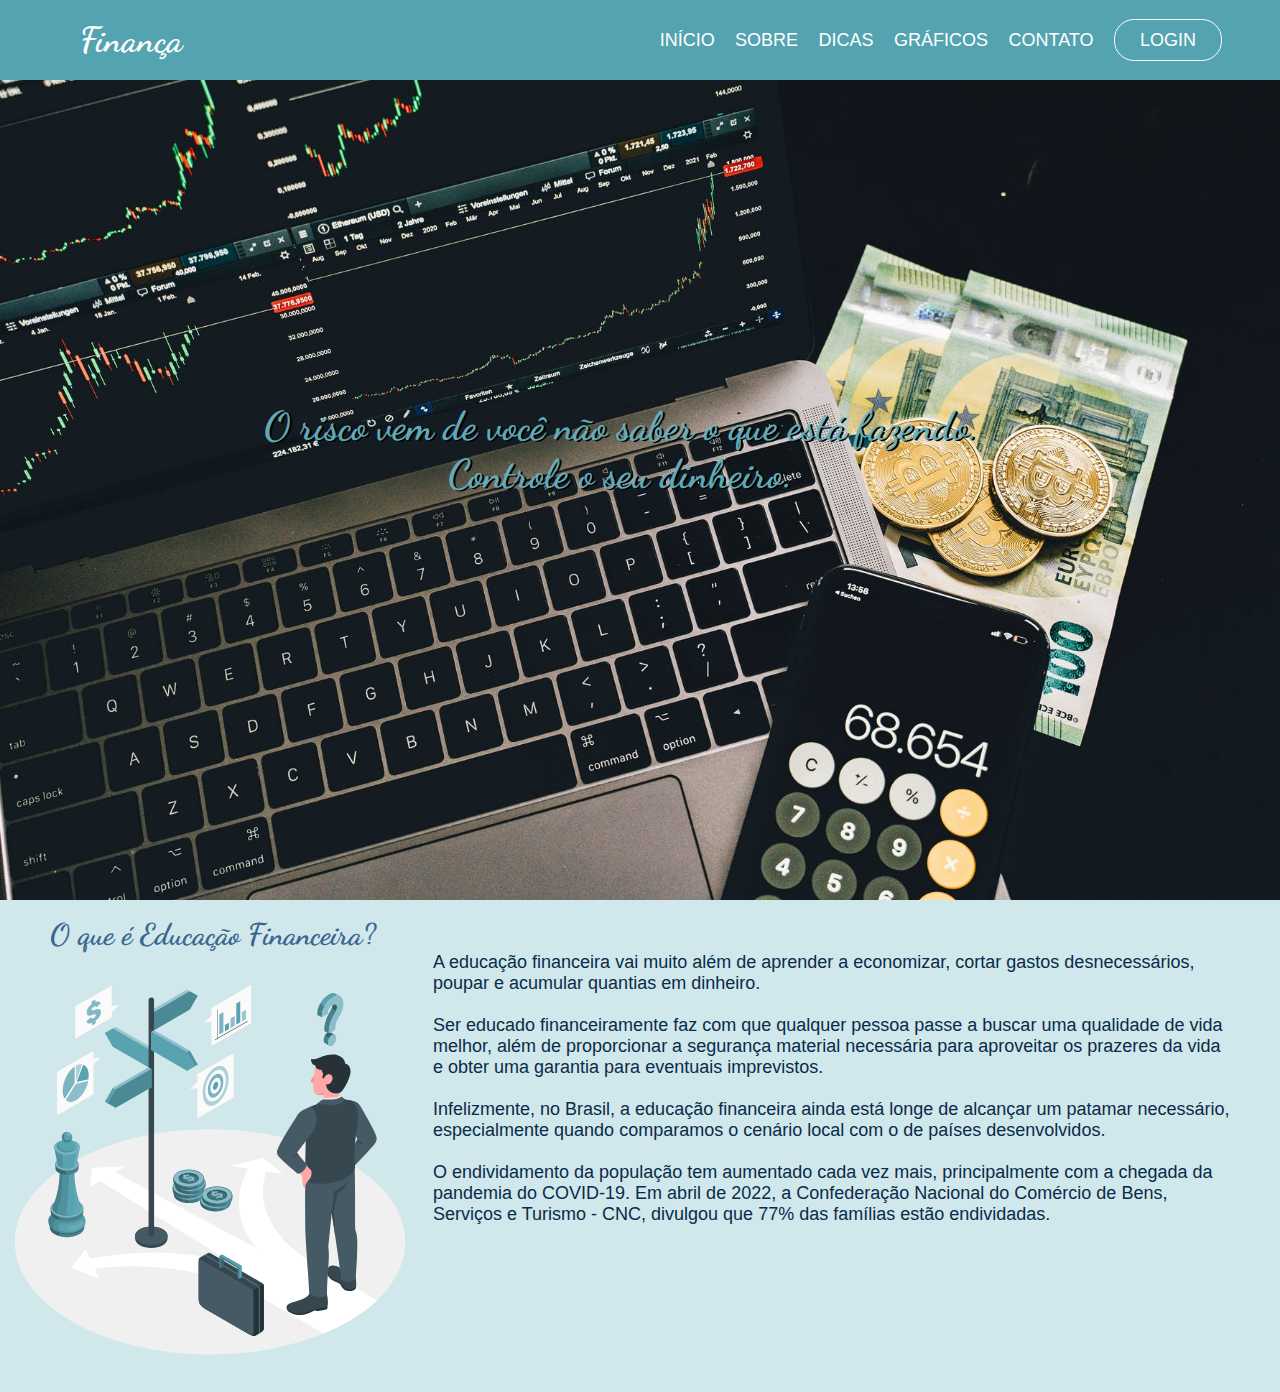
==== finance/index.html @ be66efd2 "Edu Financeira" ====
<!DOCTYPE html>
<html lang="pt-br">
<head>
    <meta charset="UTF-8">
    <meta http-equiv="X-UA-Compatible" content="IE=edge">
    <meta name="viewport" content="width=device-width, initial-scale=1.0">
    <!--Icons-->
    <link rel="stylesheet" href="https://cdnjs.cloudflare.com/ajax/libs/font-awesome/5.15.3/css/all.min.css"/>
    <!--CSS-Nav-->
    <link rel="stylesheet" 
    href="style/nav.css">
    <!--CSS-Home-->
    <link rel="stylesheet" 
    href="style/home.css">
     <!--CSS-Sobre EDU-FINA-->
     <link rel="stylesheet" href="style/eduf.css">
    <title>Educação Financeira</title>
</head>
<body>
    <!--Navbar-->
  <nav>
    <label class="logo">Finança</label>
      <ul>
        <li><a href="#home">Início</a></li>
        <li><a href="#sobre">Sobre</a></li>
        <li><a href="#">Dicas</a></li>
        <li><a href="#">Gráficos</a></li>
        <li><a href="#">Contato</a></li>
        <li><a href="login.html" class="logar">Login</a></li>
      </ul>
      <label id="icon">
        <i class="fa fa-bars"></i>
      </label>
  </nav>
  <!--Home-->
  <section class="background" id="home">
    <div class="home">
      <h1>O risco vem de você não saber o que está fazendo.<br> Controle o seu dinheiro.</h1>
    </div>
  </section>
  <!--O que é educação financeira?-->
  <div class="edu" id="sobre">
    <h2>O que é Educação Financeira?</h2>
    <div class="imgEdu">
      <img src="img/duvidaEDF.svg" alt="Educação Financeira" class="imgFinan">
    </div>
    <div class="txtSobre">
      <p>A educação financeira vai muito além de aprender a economizar, cortar gastos desnecessários, poupar e acumular quantias em dinheiro. 
      </p>
      <br>
      <p>Ser educado financeiramente faz com que qualquer pessoa passe a buscar uma qualidade de vida melhor, além de proporcionar a segurança material necessária para aproveitar os prazeres da vida e obter uma garantia para eventuais imprevistos.
      </p>
      <br>
      <p>Infelizmente, no Brasil, a educação financeira ainda está longe de alcançar um patamar necessário, especialmente quando comparamos o cenário local com o de países desenvolvidos.</p>
      <br>
      <p>O endividamento da população tem aumentado cada vez mais, principalmente com a chegada da pandemia do COVID-19. Em abril de 2022, a Confederação Nacional do Comércio de Bens, Serviços e Turismo - CNC, divulgou que 77% das famílias estão endividadas.
      </p>
    </div>
  </div>

<!--jQuery Navbar-->
<script src="https://code.jquery.com/jquery-3.6.0.js" integrity="sha256-H+K7U5CnXl1h5ywQfKtSj8PCmoN9aaq30gDh27Xc0jk=" crossorigin="anonymous"></script>
<script>
    $(document).ready(function(){
    $('#icon').click(function(){
      $('ul').toggleClass('show');
      });
  });
</script>
</body>
</html>
---- finance/style/nav.css ----
*{
    padding: 0;
    margin: 0;
}

body{
    font-family: sans-serif;
}

nav{
    height: 80px;
    width: 100%;
    background: #54a3b1;
    position: fixed;
    z-index: 2;
}

label.logo{
    font-size: 35px;
    font-weight: bold;
    color: #fff;
    padding: 0 80px;
    line-height: 80px;
    font-family: 'Dancing Script', cursive;
}

nav ul{
    float: right;
    margin-right: 40px;
}

nav li{
    display: inline-block;
    margin: 0 8px;
    line-height: 80px;
}

nav a{
    color: #fff;
    font-size: 18px;
    text-transform: uppercase;
    text-decoration: none;
}

a:hover{
    color: #104581;
    transition: .5s;
}

nav #icon{
    color: #fff;
    font-size: 30px;
    line-height: 80px;
    float: right;
    margin-right: 40px;
    cursor: pointer;
    display: none;
}

.logar{
    text-align: center;
    background: #54a3b1;
    padding: 10px 25px;
    color: #fff;
    border-radius: 20px;
    margin-right: 10px;
    border: solid 1px #fff;
}

.logar:hover{
    background: #54a3b1f3;
    cursor: pointer;
    color: #fff;
}

@media (max-width: 1048px){
    label.logo{
        font-size: 20px;
        padding: 0 50px;
    }

    nav ul{
        margin-right: 20px;
    }

    nav a{
        font-size: 17px;
    }
}

@media (max-width: 909px){
    nav #icon{
        display: block;
    }

    nav ul{
        position: fixed;
        width: 100%;
        height: 100vh;
        background: #66b3c1c4;
        top: 80px;
        left: -100%;
        text-align: center;
        transition: .5s;
    }

    nav li{
        display: block;
        margin: 50px 0;
        line-height: 30px;
    }

    nav a{
        font-size: 20px;
    }

    nav ul.show{
        left: 0;
    }
}
---- finance/style/home.css ----
@import url('https://fonts.googleapis.com/css2?family=Dancing+Script:wght@500&display=swap');

.background{
    background: url('../img/finance.jpeg') no-repeat center center;
    background-size: cover;
    background-attachment: fixed;
    height: 100vh;
    width: 100%;
}

.home{
    width: 97vw;
    height: 100vh;
    display: flex;
    flex-direction: row;
    justify-content: center;
    align-items: center;
}

.home h1{
    text-align: center;
    color: #66b3c1f3;
    font-family: 'Dancing Script', cursive;
    font-size: 40px;
    text-shadow: 2px 1px rgb(0, 0, 0);
}

@media (max-width: 800px){
    .home h1{
        font-size: 30px;
    }
}
---- finance/style/eduf.css ----
body{
    background: #d0e8ec;
}

.edu{
    width: 100%;
    min-height: 200px;
    max-width: 100%;
    margin: 1rem auto;
    border-radius: 15px;
    position: relative;
    z-index: 1;
    display: table;
}

.edu h2{
    color: #3b668f;
    font-family: 'Dancing Script', sans-serif;
    padding-left: 50px;
    font-size: 30px;
}


.imgEdu{
    display: table-cell;
    float: left;
    padding: 10px;
}

.imgFinan{
    height: 400px;
    border-radius: 5px;
}

.txtSobre{
    font-size: 18px;
    color: #0a2b49;
    display: table-cell;
    float: left;
    width: 800px;
    padding-left: 13px;
    font-family: sans-serif;
}

@media (max-width: 800px){

    .edu{
        max-width: 100%;
        padding-right: 0;
    }

    .edu h2{
        padding: 20px;
    }

    .imgFinan{
        height: 230px;
    }

    .txtSobre{
        width: 300px;
        font-size: 15px;
    }
}

@media (max-width: 300px){
    .txtSobre{
        width: 200px;
        font-size: 15px;
    }
}
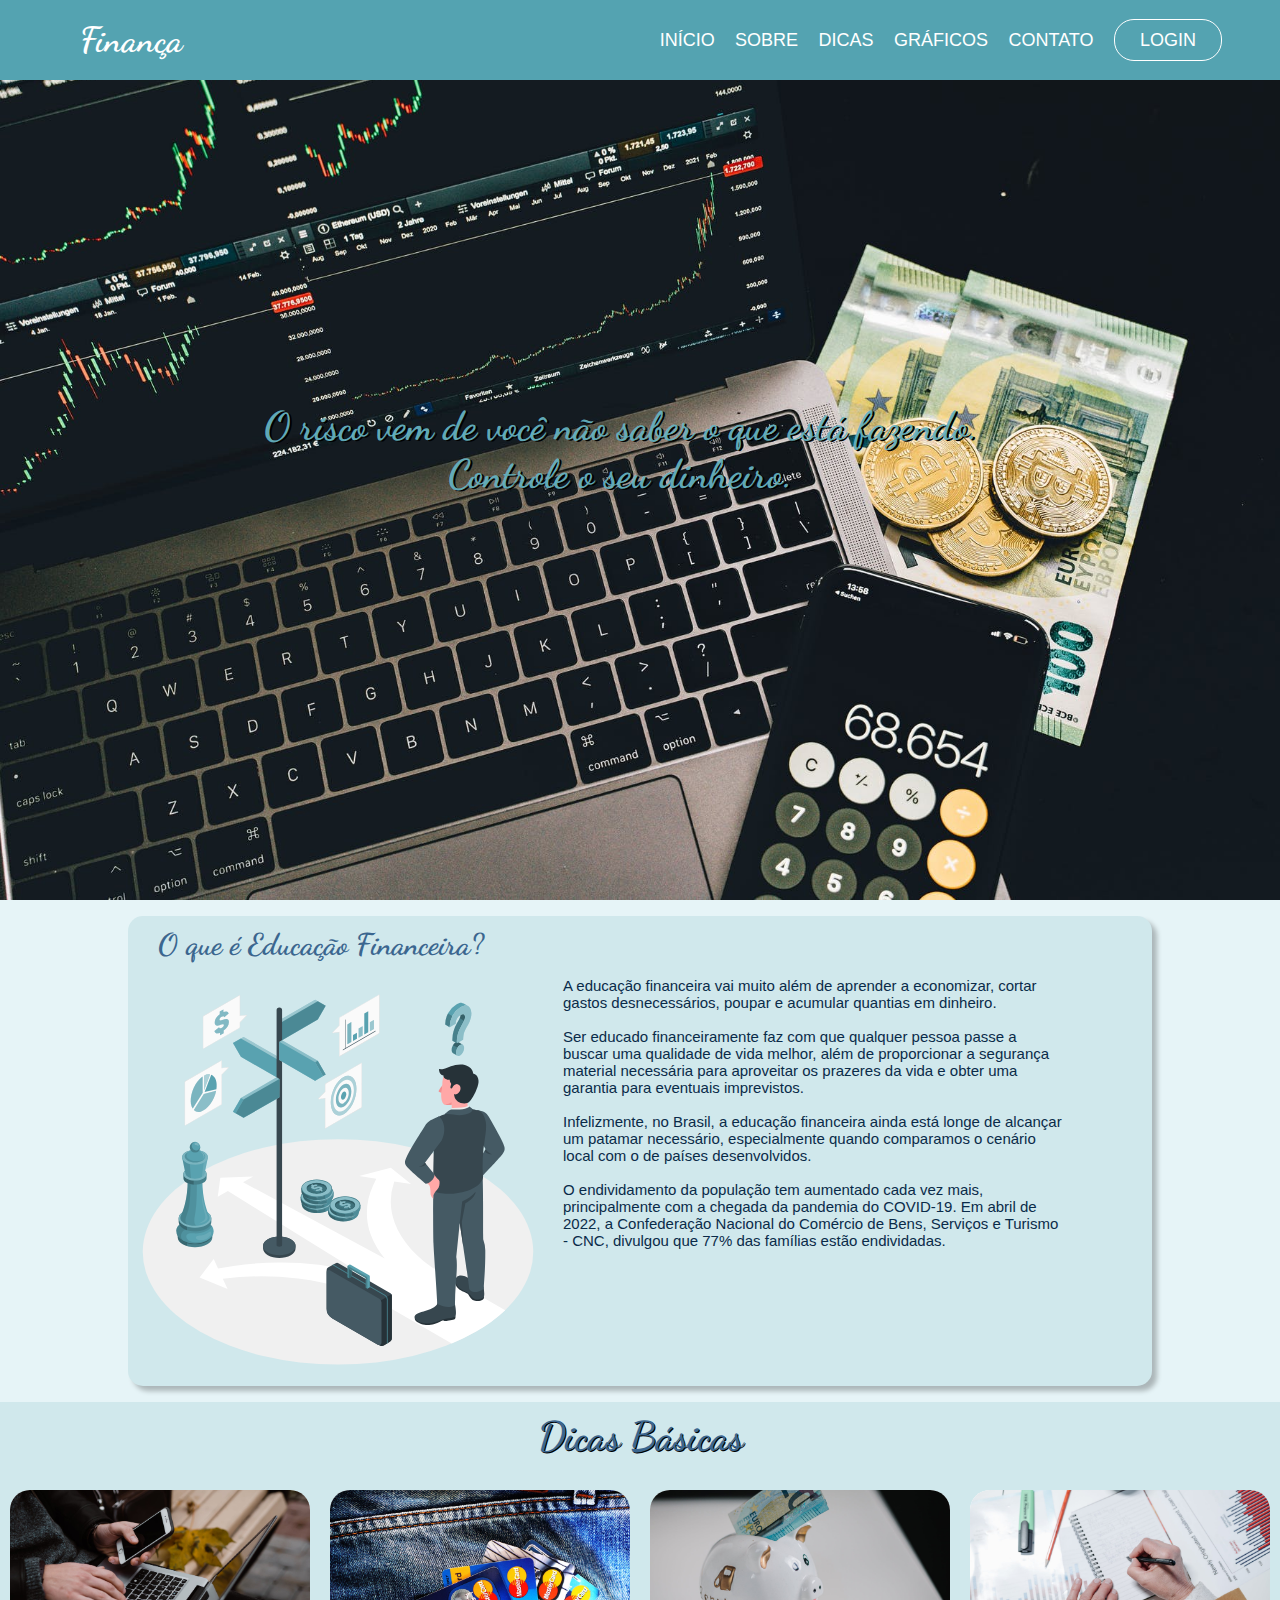
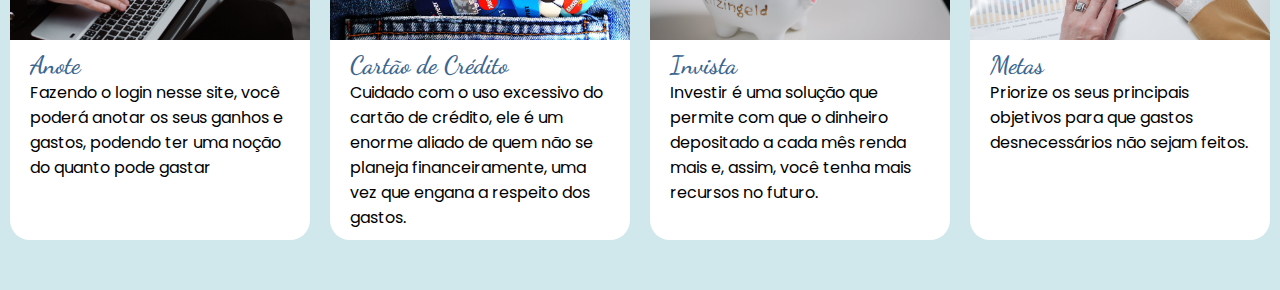
==== commit d18bd45f: "Edu. Financeira" ====
--- a/finance/index.html
+++ b/finance/index.html
@@ -14,6 +14,8 @@
     href="style/home.css">
      <!--CSS-Sobre EDU-FINA-->
      <link rel="stylesheet" href="style/eduf.css">
+      <!--CSS-Dicas-->
+    <link rel="stylesheet" href="style/dica.css">
     <title>Educação Financeira</title>
 </head>
 <body>
@@ -23,7 +25,7 @@
       <ul>
         <li><a href="#home">Início</a></li>
         <li><a href="#sobre">Sobre</a></li>
-        <li><a href="#">Dicas</a></li>
+        <li><a href="#dicas">Dicas</a></li>
         <li><a href="#">Gráficos</a></li>
         <li><a href="#">Contato</a></li>
         <li><a href="login.html" class="logar">Login</a></li>
@@ -58,6 +60,59 @@
     </div>
   </div>
 
+  <!--Dicas-->
+<div class="titulo" id="dicas">
+  <h2 class="titleDica">Dicas Básicas</h2>
+  <div class="slider" id="dicas">
+    <div class="card">
+        <div class="img">
+          <img src="img/anote.jpeg" alt="anote">
+        </div>
+        <div class="content">
+            <h3 class="title">Anote</h3>
+            <p>
+              Fazendo o login nesse site, você poderá anotar os seus ganhos e gastos, podendo ter uma noção do quanto pode gastar
+            </p>
+        </div>
+      </div>
+    <div class="card">
+        <div class="img">
+          <img src="img/cartao.jpeg" alt="cartao">
+        </div>
+        <div class="content">
+            <h3 class="title">Cartão de Crédito</h3>
+            <p>
+              Cuidado com o uso excessivo do cartão de crédito, ele é um enorme aliado de quem não se planeja financeiramente, uma vez que engana a respeito dos gastos.
+            </p>
+        </div>
+      </div>
+      <div class="card">
+        <div class="img">
+            <img src="img/cofre.jpeg" alt="invista">
+        </div>
+        <div class="content">
+            <h3 class="title">Invista</h3>
+            <p>
+              Investir é uma solução que permite com que o dinheiro depositado a cada mês renda mais e, assim, você tenha mais recursos no futuro.
+            </p>
+        </div>
+      </div>
+      <div class="card">
+        <div class="img">
+            <img src="img/meta.jpeg" alt="meta">
+        </div>
+        <div class="content">
+            <h3 class="title">Metas</h3>
+            <p>
+              Priorize os seus principais objetivos para que gastos desnecessários não sejam feitos.
+            </p>
+        </div>
+      </div>
+  </div>
+</div>
+
+  <!--Índices-->
+
 <!--jQuery Navbar-->
 <script src="https://code.jquery.com/jquery-3.6.0.js" integrity="sha256-H+K7U5CnXl1h5ywQfKtSj8PCmoN9aaq30gDh27Xc0jk=" crossorigin="anonymous"></script>
 <script>
--- a/finance/style/nav.css
+++ b/finance/style/nav.css
@@ -68,7 +68,7 @@
 }
 
 .logar:hover{
-    background: #54a3b1f3;
+    background: #19579e;
     cursor: pointer;
     color: #fff;
 }
@@ -97,7 +97,7 @@
         position: fixed;
         width: 100%;
         height: 100vh;
-        background: #66b3c1c4;
+        background: #66b3c1d3;
         top: 80px;
         left: -100%;
         text-align: center;
--- a/finance/style/eduf.css
+++ b/finance/style/eduf.css
@@ -1,9 +1,9 @@
 body{
-    background: #d0e8ec;
+    background: #e6f4f7;
 }
 
 .edu{
-    width: 100%;
+    width: 80%;
     min-height: 200px;
     max-width: 100%;
     margin: 1rem auto;
@@ -11,12 +11,15 @@
     position: relative;
     z-index: 1;
     display: table;
+    padding-top: 10px;
+    background: #d0e8ec;
+    box-shadow: 5px 5px 5px rgba(0, 0, 0, 0.253);
 }
 
 .edu h2{
     color: #3b668f;
     font-family: 'Dancing Script', sans-serif;
-    padding-left: 50px;
+    padding-left: 30px;
     font-size: 30px;
 }
 
@@ -33,24 +36,24 @@
 }
 
 .txtSobre{
-    font-size: 18px;
+    font-size: 15px;
     color: #0a2b49;
     display: table-cell;
     float: left;
-    width: 800px;
-    padding-left: 13px;
+    width: 500px;
+    padding: 15px;
     font-family: sans-serif;
 }
 
 @media (max-width: 800px){
 
     .edu{
-        max-width: 100%;
+        max-width: 70%;
         padding-right: 0;
     }
 
     .edu h2{
-        padding: 20px;
+        padding: 10px;
     }
 
     .imgFinan{
@@ -58,7 +61,7 @@
     }
 
     .txtSobre{
-        width: 300px;
+        width: 330px;
         font-size: 15px;
     }
 }
--- a/finance/style/dica.css
+++ b/finance/style/dica.css
@@ -0,0 +1,70 @@
+@import url('https://fonts.googleapis.com/css?family=Poppins:400,500,600,700&display=swap');
+
+.titulo{
+    background: #d0e8ec;
+}
+
+.titleDica{
+    color: #3b668f;
+    text-align: center;
+    padding-top: 10px;
+    font-size: 40px;
+    font-family: 'Dancing Script', sans-serif;
+    text-shadow: 1.5px 1px rgb(0, 0, 0);
+}
+
+
+.slider{
+  max-width: 100%;
+  display: flex;
+  flex-wrap: wrap;
+  background: #d0e8ec;
+  padding-top: 30px;
+  padding-bottom: 50px;
+}
+
+.slider .card{
+  flex: 1;
+  margin: 0 10px;
+  background: #fff;
+  align-items: center;
+  border-radius: 20px;
+}
+
+.slider .card .img{
+  height: 150px;
+  width: 100%;
+}
+
+.slider .card .img img{
+  height: 100%;
+  width: 100%;
+  object-fit: cover;
+  border-top-left-radius: 20px;
+  border-top-right-radius: 20px;
+}
+
+.slider .card .content{
+  padding: 10px 20px;
+}
+
+.card .content .title{
+  font-size: 25px;
+  font-weight: 600;
+  font-family: 'Dancing Script', cursive;
+  color: #3b668f;
+}
+  
+.card .content p{
+  font-family: Poppins, sans-serif;
+}
+
+@media (max-width: 750px){
+    .slider .card{
+    margin-top: 15px;
+    }
+
+    .titleDica{
+        font-size: 30px;
+    }
+}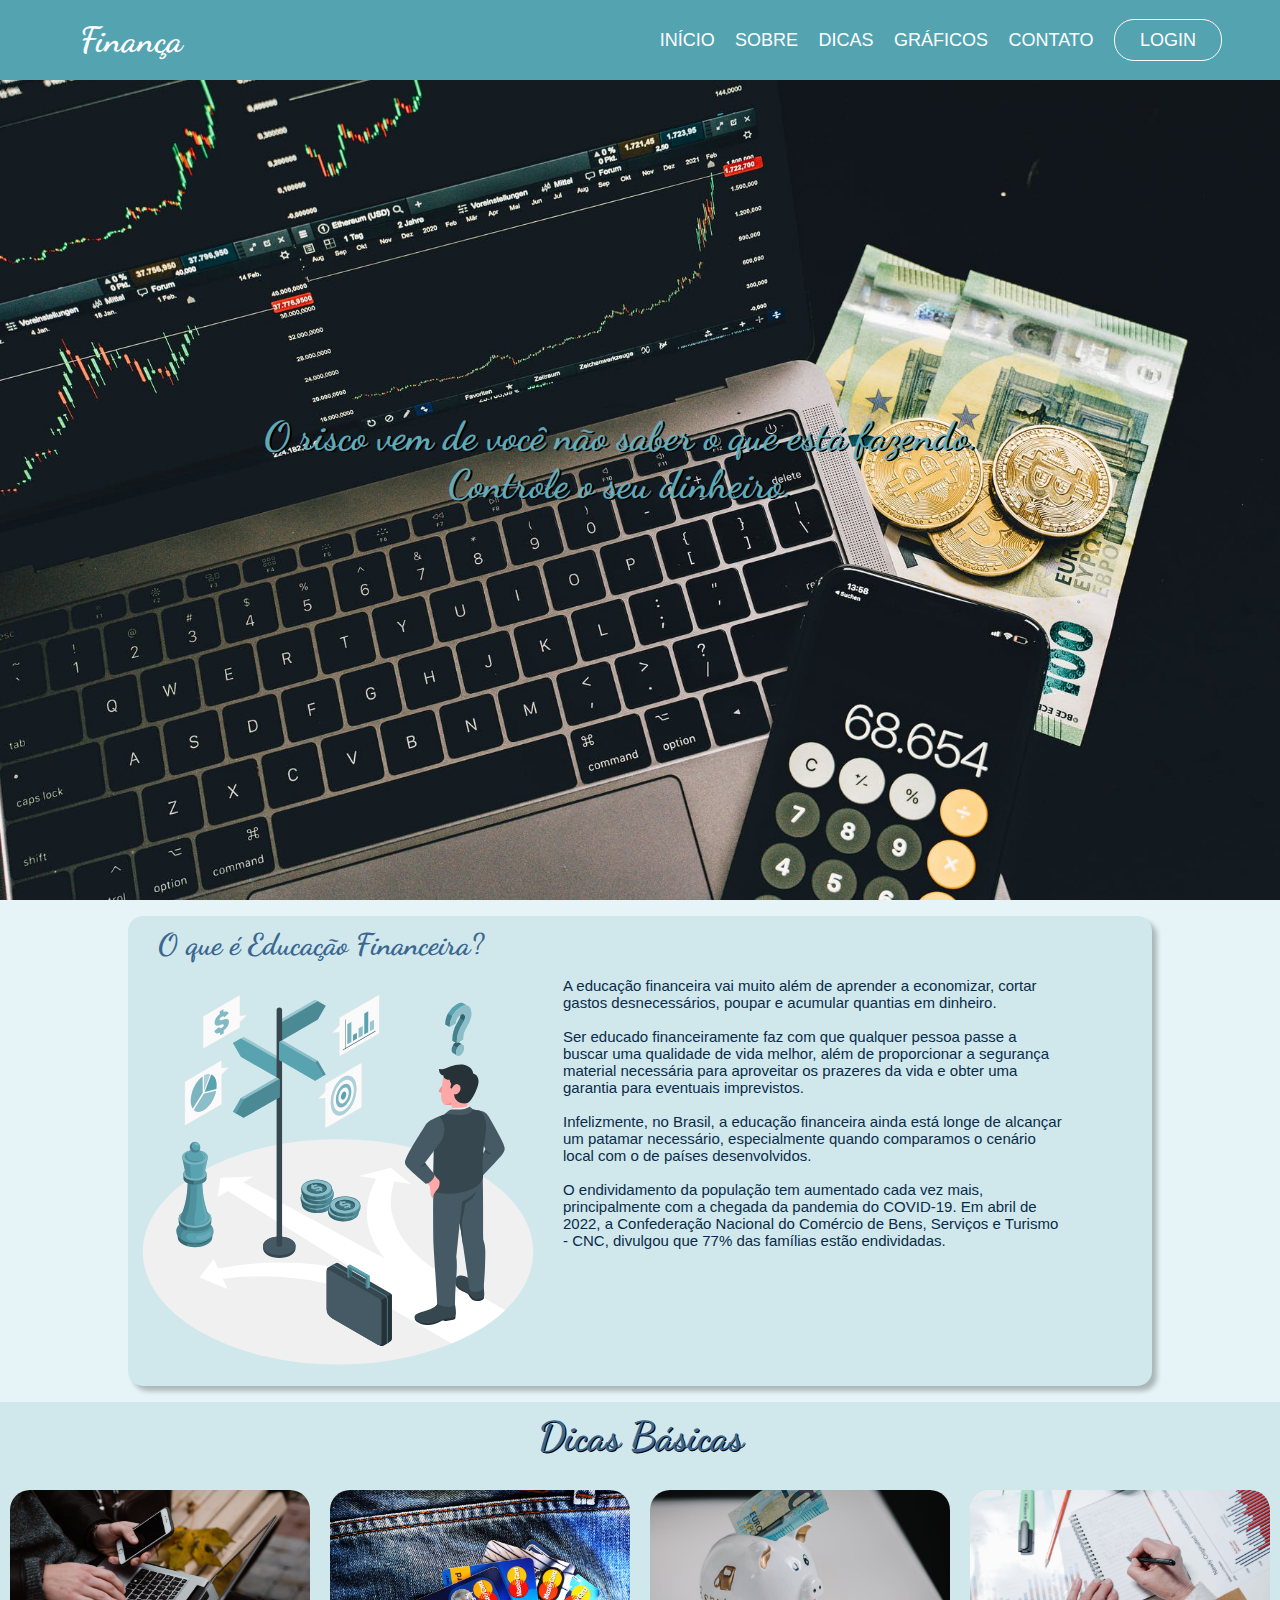
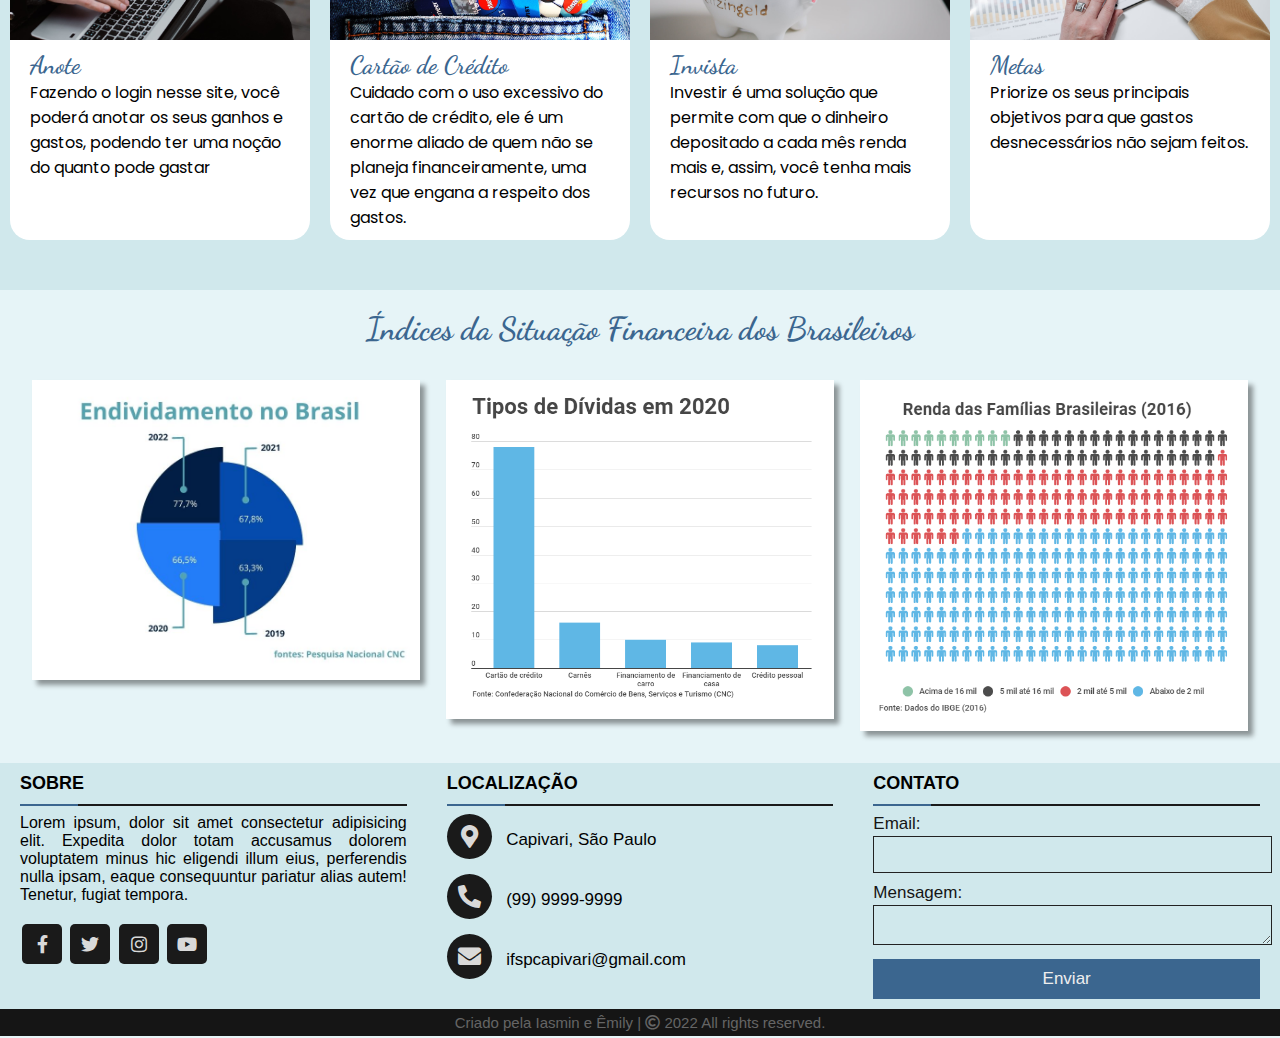
==== commit f1ba4e94: "Edu. Financeira" ====
--- a/finance/index.html
+++ b/finance/index.html
@@ -16,7 +16,12 @@
      <link rel="stylesheet" href="style/eduf.css">
       <!--CSS-Dicas-->
     <link rel="stylesheet" href="style/dica.css">
+    <!--CSS-Índices-->
+    <link rel="stylesheet" href="style/indice.css">
+    <!--CSS-Footer-->
+    <link rel="stylesheet" href="style/footer.css">
     <title>Educação Financeira</title>
+    <link rel="shortcut icon" href="img/icon.png" type="image/x-icon">
 </head>
 <body>
     <!--Navbar-->
@@ -26,8 +31,8 @@
         <li><a href="#home">Início</a></li>
         <li><a href="#sobre">Sobre</a></li>
         <li><a href="#dicas">Dicas</a></li>
-        <li><a href="#">Gráficos</a></li>
-        <li><a href="#">Contato</a></li>
+        <li><a href="#indice">Gráficos</a></li>
+        <li><a href="#footer">Contato</a></li>
         <li><a href="login.html" class="logar">Login</a></li>
       </ul>
       <label id="icon">
@@ -112,7 +117,78 @@
 </div>
 
   <!--Índices-->
-
+  <main id="indice">
+    <h1>Índices da Situação Financeira dos Brasileiros</h1>
+    <div class="gallery-container">
+      <a href="img/endividamento.jpg" class="gallery-items">
+        <img src="img/endividamento.jpg" alt="endividamento">
+      </a>
+      <a href="img/dividas.png" class="gallery-items">
+          <img src="img/dividas.png" alt="dívidas">
+      </a>
+      <a href="img/renda.png" class="gallery-items">
+          <img src="img/renda.png" alt="renda">
+      </a>
+    </div>        
+  </main>
+  <!--Footer-->
+<footer id="footer">
+  <div class="main-content">
+    <div class="left box">
+      <h2>Sobre</h2>
+      <div class="content">
+        <p>Lorem ipsum, dolor sit amet consectetur adipisicing elit. Expedita dolor totam accusamus dolorem voluptatem minus hic eligendi illum eius, perferendis nulla ipsam, eaque consequuntur pariatur alias autem! Tenetur, fugiat tempora.</p>
+        <div class="social">
+          <a href="#"><span class="fab fa-facebook-f"></span></a>
+          <a href="#" target="_blank" rel="external"><span class="fab fa-twitter"></span></a>
+          <a href="#"  target="_blank" rel="external"><span class="fab fa-instagram"></span></a>
+          <a href="#" target="_blank" rel="external"><span class="fab fa-youtube"></span></a>
+        </div>
+      </div>
+    </div>
+    <div class="center box">
+      <h2>Localização</h2>
+      <div class="content">
+        <div class="place">
+          <span class="fas fa-map-marker-alt"></span>
+          <span class="text">Capivari, São Paulo</span>
+        </div>
+        <div class="phone">
+          <span class="fas fa-phone-alt"></span>
+          <span class="text">(99) 9999-9999</span>
+        </div>
+        <div class="email">
+          <span class="fas fa-envelope"></span>
+          <span class="text">ifspcapivari@gmail.com</span>
+        </div>
+      </div>
+    </div>
+    <div class="right box">
+      <h2>Contato</h2>
+      <div class="content">
+        <form action="#">
+          <div class="email">
+            <div class="text">Email:</div>
+            <input type="email" required>
+          </div>
+          <div class="msg">
+            <div class="text">Mensagem: </div>
+            <textarea rows="2" cols="25" required></textarea>
+          </div>
+          <div class="btn">
+            <button type="submit">Enviar</button>
+          </div>
+        </form>
+      </div>
+    </div>
+  </div>
+  <div class="bottom">
+    <center>
+      <span class="credit">Criado pela Iasmin e Êmily | </span>
+      <span class="far fa-copyright"></span><span> 2022 All rights reserved.</span>
+    </center>
+  </div>
+</footer>
 <!--jQuery Navbar-->
 <script src="https://code.jquery.com/jquery-3.6.0.js" integrity="sha256-H+K7U5CnXl1h5ywQfKtSj8PCmoN9aaq30gDh27Xc0jk=" crossorigin="anonymous"></script>
 <script>
--- a/finance/style/indice.css
+++ b/finance/style/indice.css
@@ -0,0 +1,40 @@
+h1{
+    text-align: center;
+    font-family: 'Dancing Script', cursive;
+    padding-top: 20px;
+    color: #3b668f;
+}
+
+.gallery-container{
+    display: flex;
+    flex-wrap: wrap;
+    justify-content: space-evenly;
+    gap: 2vw;
+    padding: 2rem;
+}
+
+.gallery-items{
+    width: 45px;
+    height: 100%;
+    border: 10px solid #FFF;
+    background: #fff;
+    box-shadow: 5px 5px 5px #0006;
+    flex-grow: 1;
+    transition: transform .5s linear;
+}
+
+.gallery-items img {
+    width: 100%;
+    height: 100%;
+    object-fit: cover;
+}
+
+.gallery-items:hover{
+    transform: scale(1.1);
+}
+
+@media (max-width: 700px){
+    .gallery-items{
+        width: 335px;
+    }
+}--- a/finance/style/footer.css
+++ b/finance/style/footer.css
@@ -0,0 +1,180 @@
+footer{
+    bottom: 0px;
+    width: 100%;
+    background: #D0E8EC;
+}
+
+.main-content{
+    display: flex;
+}
+
+.main-content .box{
+    flex-basis: 50%;
+    padding: 10px 20px;
+}
+
+.box h2{
+    font-size: 1.125rem;
+    font-weight: 600;
+    text-transform: uppercase;
+}
+
+.box .content{
+    margin: 20px 0 0 0;
+    position: relative;
+}
+
+.box .content:before{
+    position: absolute;
+    content: '';
+    top: -10px;
+    height: 2px;
+    width: 100%;
+    background: #1a1a1a;
+}
+
+.box .content:after{
+    position: absolute;
+    content: '';
+    height: 2px;
+    width: 15%;
+    background: #3b668f;
+    top: -10px;
+}
+
+.left .content p{
+    text-align: justify;
+}
+
+.left .content .social{
+    margin: 20px 0 0 0;
+}
+
+.left .content .social a{
+    padding: 0 2px;
+}
+
+.left .content .social a span{
+    height: 40px;
+    width: 40px;
+    background: #1a1a1a;
+    line-height: 40px;
+    text-align: center;
+    font-size: 18px;
+    border-radius: 5px;
+    transition: 0.3s;
+    color: #d9d9d9;
+}
+
+.left .content .social a span:hover{
+    background: #3b668f;
+}
+
+.center .content .fas{
+    font-size: 1.4375rem;
+    background: #1a1a1a;
+    height: 45px;
+    width: 45px;
+    line-height: 45px;
+    text-align: center;
+    border-radius: 50%;
+    transition: 0.3s;
+    cursor: pointer;
+    color: #d9d9d9;
+}
+
+.center .content .fas:hover{
+    background: #3b668f;
+}
+
+.center .content .text{
+    font-size: 1.0625rem;
+    font-weight: 500;
+    padding-left: 10px;
+}
+
+.center .content .phone{
+    margin: 15px 0;
+}
+
+.right form .text{
+    font-size: 1.0625rem;
+    margin-bottom: 2px;
+    color: #151515;
+}
+
+.right form .msg{
+    margin-top: 10px;
+}
+
+.right form input, .right form textarea{
+    width: 100%;
+    font-size: 1.0625rem;
+    background: #D0E8EC;
+    padding-left: 10px;
+    border: 1px solid #222222;
+}
+
+.right form input:focus,
+.right form textarea:focus{
+    outline-color: #3b668f;
+}
+
+.right form input{
+    height: 35px;
+}
+
+.right form .btn{
+    margin-top: 10px;
+}
+
+.right form .btn button{
+    height: 40px;
+    width: 100%;
+    border: none;
+    outline: none;
+    background: #3b668f;
+    font-size: 1.0625rem;
+    font-weight: 500;
+    cursor: pointer;
+    transition: .3s;
+    color: #eeeeee;
+}
+
+.right form .btn button:hover{
+    background: #1b3c5c;
+    color: #fff;
+}
+
+.bottom center{
+    padding: 5px;
+    font-size: 0.9375rem;
+    background: #151515;
+}
+
+.bottom center span{
+    color: #656565;
+}
+
+.bottom center a{
+    color: #3b668f;
+    text-decoration: none;
+}
+
+.bottom center a:hover{
+    text-decoration: underline;
+}
+
+@media screen and (max-width: 900px) {
+    footer{
+      position: relative;
+      bottom: 0px;
+    }
+    .main-content{
+      flex-wrap: wrap;
+      flex-direction: column;
+    }
+    .main-content .box{
+      margin: 5px 0;
+    }
+}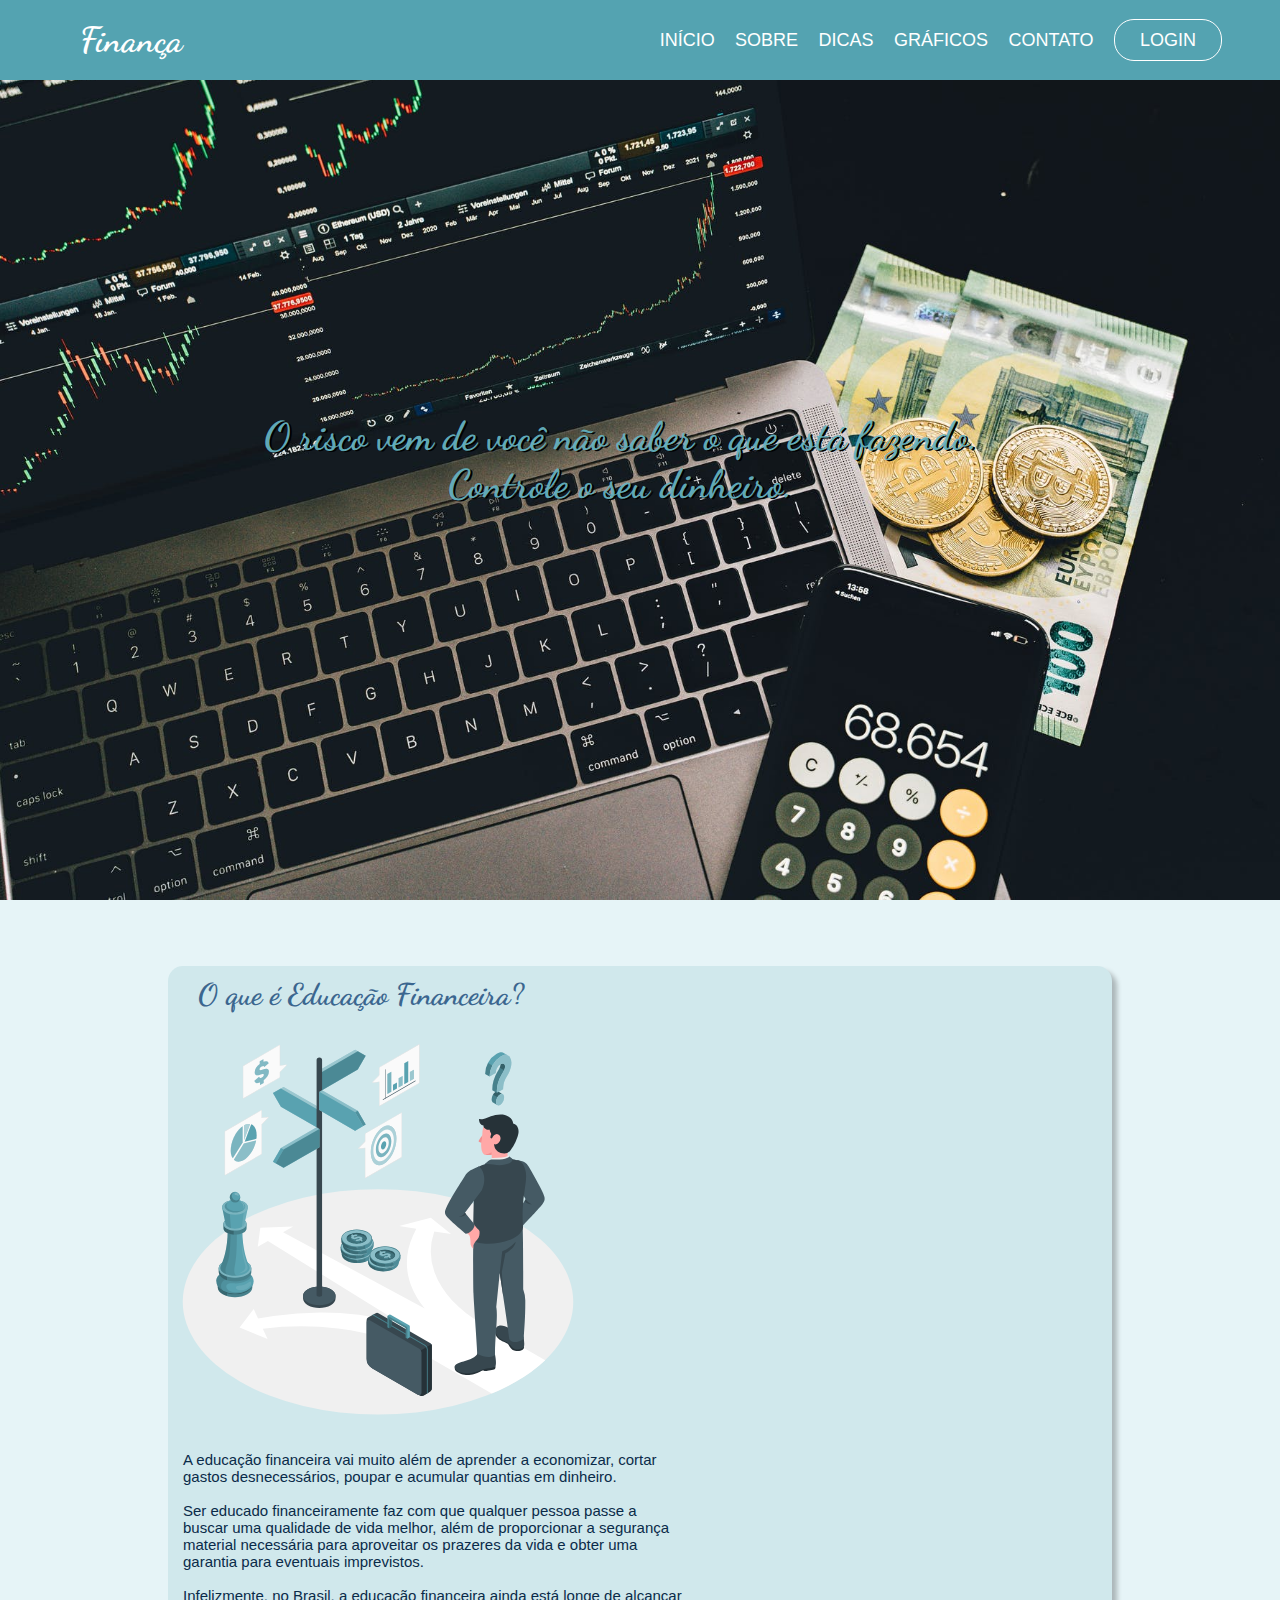
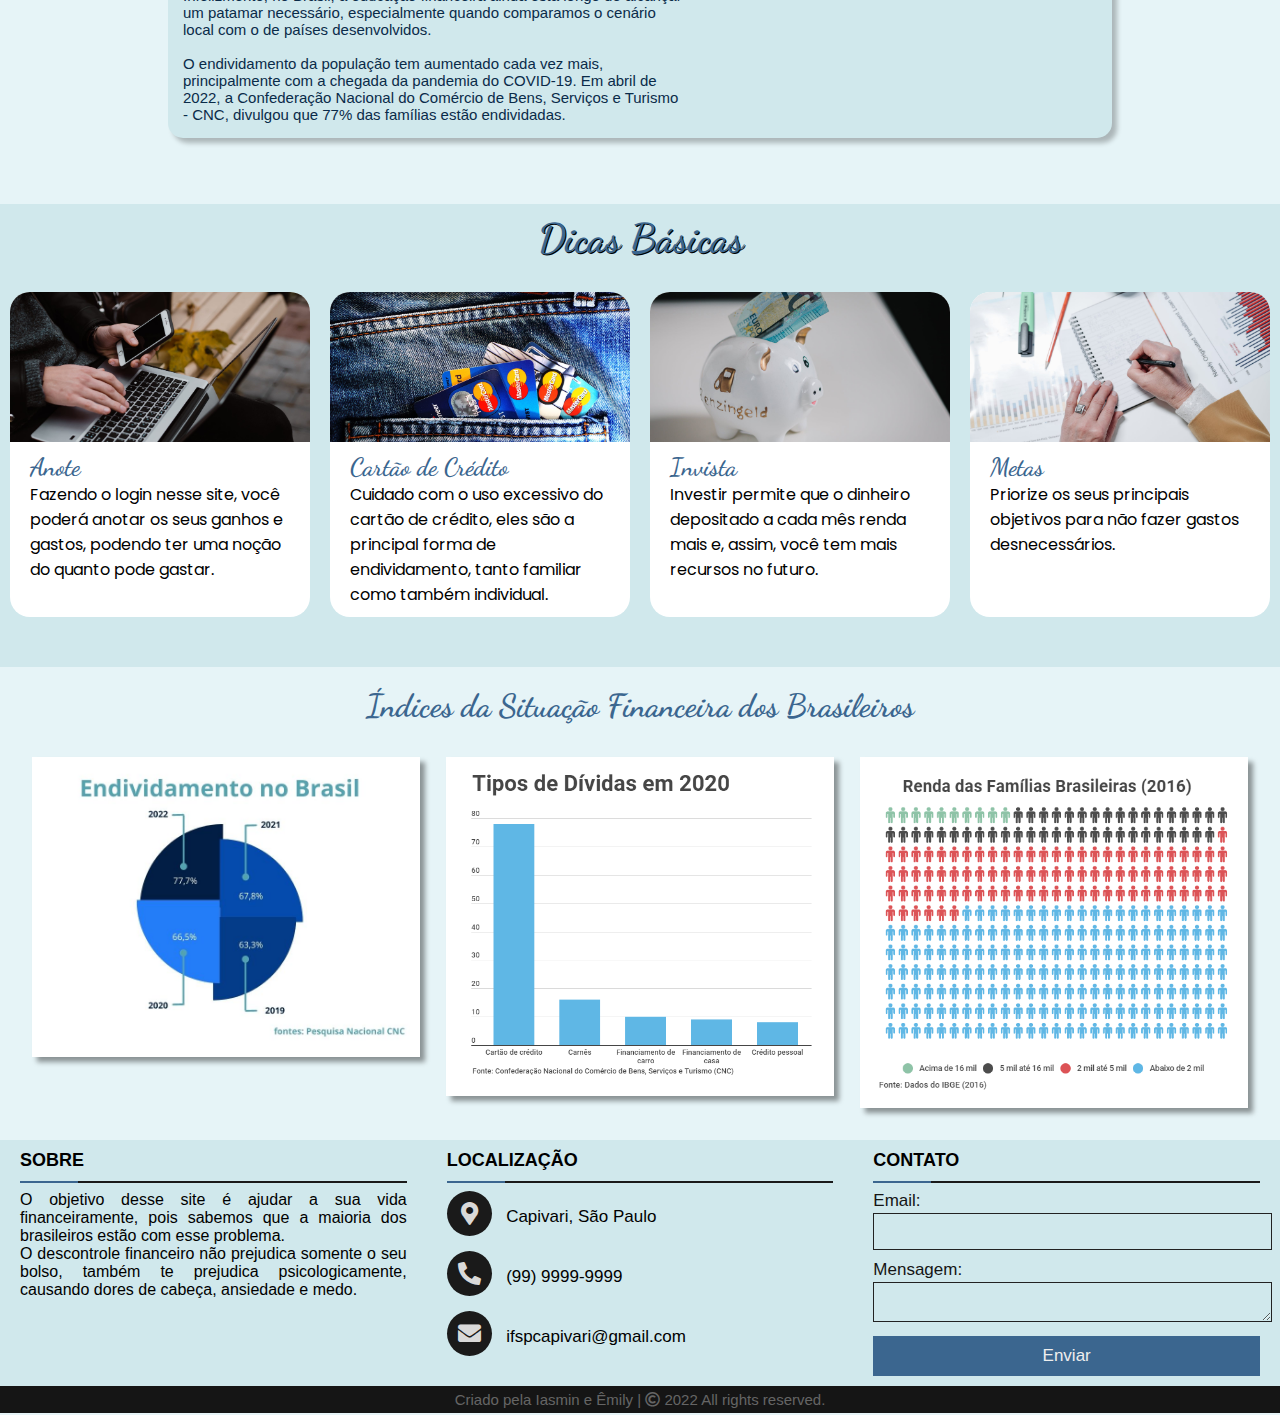
==== commit e1c947af: "Edu. Financeira" ====
--- a/finance/index.html
+++ b/finance/index.html
@@ -46,6 +46,7 @@
     </div>
   </section>
   <!--O que é educação financeira?-->
+<section class="edu_sobre">
   <div class="edu" id="sobre">
     <h2>O que é Educação Financeira?</h2>
     <div class="imgEdu">
@@ -64,7 +65,7 @@
       </p>
     </div>
   </div>
-
+</section>
   <!--Dicas-->
 <div class="titulo" id="dicas">
   <h2 class="titleDica">Dicas Básicas</h2>
@@ -76,7 +77,7 @@
         <div class="content">
             <h3 class="title">Anote</h3>
             <p>
-              Fazendo o login nesse site, você poderá anotar os seus ganhos e gastos, podendo ter uma noção do quanto pode gastar
+              Fazendo o login nesse site, você poderá anotar os seus ganhos e gastos, podendo ter uma noção do quanto pode gastar.
             </p>
         </div>
       </div>
@@ -87,7 +88,7 @@
         <div class="content">
             <h3 class="title">Cartão de Crédito</h3>
             <p>
-              Cuidado com o uso excessivo do cartão de crédito, ele é um enorme aliado de quem não se planeja financeiramente, uma vez que engana a respeito dos gastos.
+              Cuidado com o uso excessivo do cartão de crédito, eles são a principal forma de endividamento, tanto familiar como também individual.
             </p>
         </div>
       </div>
@@ -98,7 +99,7 @@
         <div class="content">
             <h3 class="title">Invista</h3>
             <p>
-              Investir é uma solução que permite com que o dinheiro depositado a cada mês renda mais e, assim, você tenha mais recursos no futuro.
+              Investir permite que o dinheiro depositado a cada mês renda mais e, assim, você tem mais recursos no futuro.
             </p>
         </div>
       </div>
@@ -109,7 +110,7 @@
         <div class="content">
             <h3 class="title">Metas</h3>
             <p>
-              Priorize os seus principais objetivos para que gastos desnecessários não sejam feitos.
+              Priorize os seus principais objetivos para não fazer gastos desnecessários.
             </p>
         </div>
       </div>
@@ -137,13 +138,7 @@
     <div class="left box">
       <h2>Sobre</h2>
       <div class="content">
-        <p>Lorem ipsum, dolor sit amet consectetur adipisicing elit. Expedita dolor totam accusamus dolorem voluptatem minus hic eligendi illum eius, perferendis nulla ipsam, eaque consequuntur pariatur alias autem! Tenetur, fugiat tempora.</p>
-        <div class="social">
-          <a href="#"><span class="fab fa-facebook-f"></span></a>
-          <a href="#" target="_blank" rel="external"><span class="fab fa-twitter"></span></a>
-          <a href="#"  target="_blank" rel="external"><span class="fab fa-instagram"></span></a>
-          <a href="#" target="_blank" rel="external"><span class="fab fa-youtube"></span></a>
-        </div>
+        <p>O objetivo desse site é ajudar a sua vida financeiramente, pois sabemos que a maioria dos brasileiros estão com esse problema. <br> O descontrole financeiro não prejudica somente o seu bolso, também te prejudica psicologicamente, causando dores de cabeça, ansiedade e medo.</p>
       </div>
     </div>
     <div class="center box">
--- a/finance/style/nav.css
+++ b/finance/style/nav.css
@@ -43,7 +43,7 @@
 }
 
 a:hover{
-    color: #104581;
+    color: #205d68;
     transition: .5s;
 }
 
@@ -68,7 +68,7 @@
 }
 
 .logar:hover{
-    background: #19579e;
+    background: #205d68;
     cursor: pointer;
     color: #fff;
 }
--- a/finance/style/eduf.css
+++ b/finance/style/eduf.css
@@ -1,5 +1,9 @@
 body{
     background: #e6f4f7;
+}
+
+.edu_sobre{
+    padding: 50px;
 }
 
 .edu{
@@ -71,4 +75,12 @@
         width: 200px;
         font-size: 15px;
     }
+}
+
+@media (max-width: 500px){
+    .edu_sobre{
+        padding-top: 40px;
+        padding-left: 0;
+        padding-right: 0;
+    }
 }--- a/finance/style/footer.css
+++ b/finance/style/footer.css
@@ -46,15 +46,15 @@
     text-align: justify;
 }
 
-.left .content .social{
+.left .content {
     margin: 20px 0 0 0;
 }
 
-.left .content .social a{
+.left .content a{
     padding: 0 2px;
 }
 
-.left .content .social a span{
+.left .content a span{
     height: 40px;
     width: 40px;
     background: #1a1a1a;
